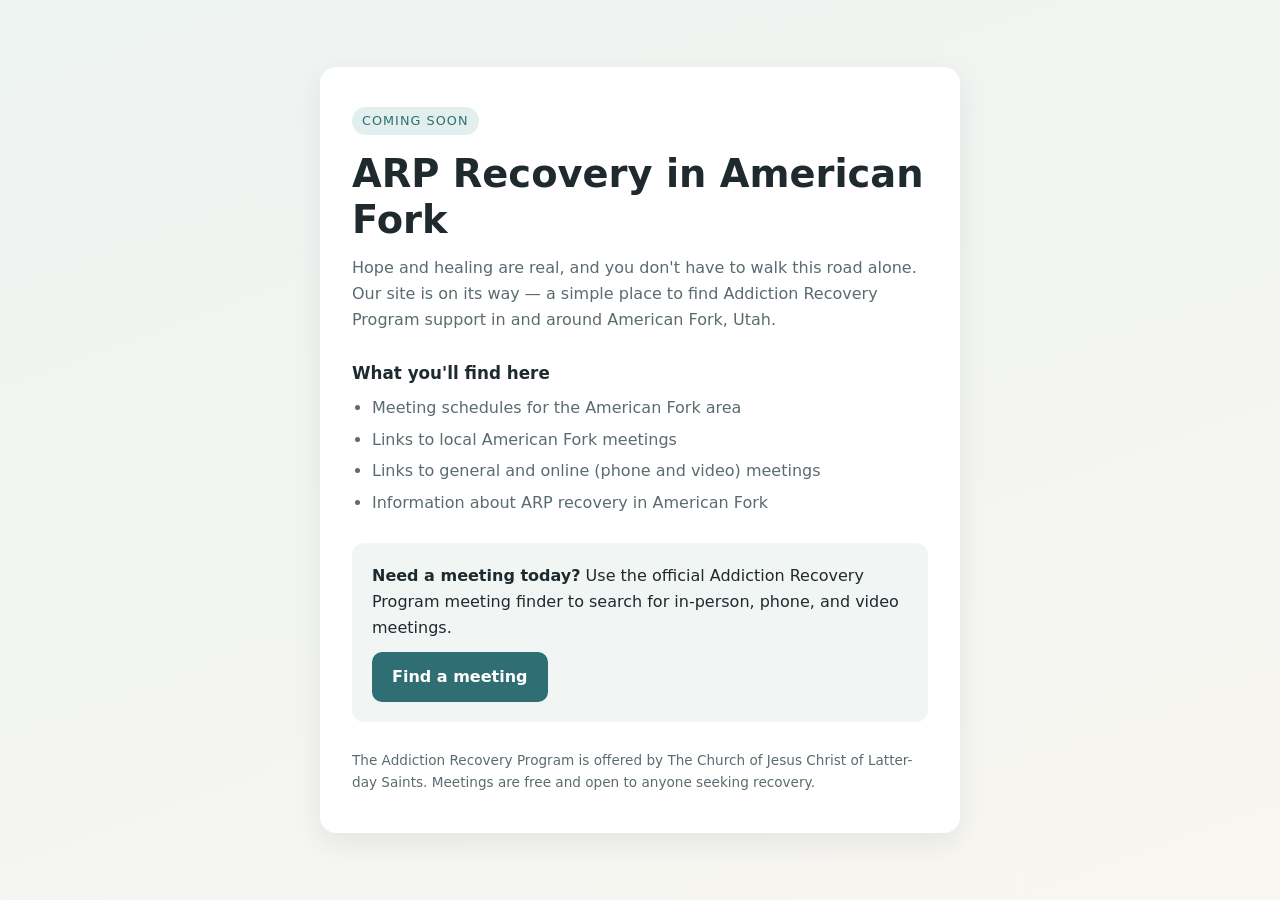
==== index.html @ 2aca052e "Coming soon landing page" ====
<!doctype html>
<html lang="en">
<head>
<meta charset="utf-8">
<meta name="viewport" content="width=device-width, initial-scale=1">
<title>ARP Recovery in American Fork | Coming Soon</title>
<meta name="description" content="Addiction Recovery Program (ARP) meetings and information for American Fork, Utah. Coming soon.">
<style>
  :root { --bg:#f6f8f7; --card:#fff; --text:#1f2a2e; --muted:#5b6b70; --accent:#2f6f73; }
  * { box-sizing:border-box; }
  body { margin:0; min-height:100vh; display:flex; align-items:center; justify-content:center;
    font-family:system-ui,-apple-system,"Segoe UI",Roboto,Helvetica,Arial,sans-serif;
    background:linear-gradient(160deg,#eef4f2 0%,#f8f6f1 100%); color:var(--text); line-height:1.6; padding:24px; }
  main { background:var(--card); max-width:640px; width:100%; border-radius:16px; padding:40px 32px;
    box-shadow:0 10px 30px rgba(31,42,46,.08); }
  .tag { display:inline-block; font-size:.8rem; letter-spacing:.08em; text-transform:uppercase;
    color:var(--accent); background:#e3efee; padding:4px 10px; border-radius:999px; margin-bottom:16px; }
  h1 { font-size:clamp(1.8rem,5vw,2.4rem); line-height:1.2; margin:0 0 12px; }
  p { margin:0 0 16px; color:var(--muted); }
  h2 { font-size:1.05rem; margin:28px 0 8px; }
  ul { margin:0 0 8px; padding-left:20px; color:var(--muted); }
  li { margin:6px 0; }
  .cta { margin-top:28px; padding:20px; border-radius:12px; background:#f1f6f5; }
  .cta p { margin-bottom:12px; color:var(--text); }
  a.button { display:inline-block; background:var(--accent); color:#fff; text-decoration:none;
    padding:12px 20px; border-radius:10px; font-weight:600; }
  a.button:hover, a.button:focus { background:#245a5d; }
  footer { margin-top:28px; font-size:.85rem; color:var(--muted); }
</style>
</head>
<body>
<main>
  <span class="tag">Coming soon</span>
  <h1>ARP Recovery in American Fork</h1>
  <p>Hope and healing are real, and you don't have to walk this road alone. Our site is on its way — a simple place to find Addiction Recovery Program support in and around American Fork, Utah.</p>

  <h2>What you'll find here</h2>
  <ul>
    <li>Meeting schedules for the American Fork area</li>
    <li>Links to local American Fork meetings</li>
    <li>Links to general and online (phone and video) meetings</li>
    <li>Information about ARP recovery in American Fork</li>
  </ul>

  <div class="cta">
    <p><strong>Need a meeting today?</strong> Use the official Addiction Recovery Program meeting finder to search for in-person, phone, and video meetings.</p>
    <a class="button" href="https://addictionrecovery.churchofjesuschrist.org/" target="_blank" rel="noopener">Find a meeting</a>
  </div>

  <footer>The Addiction Recovery Program is offered by The Church of Jesus Christ of Latter-day Saints. Meetings are free and open to anyone seeking recovery.</footer>
</main>
</body>
</html>
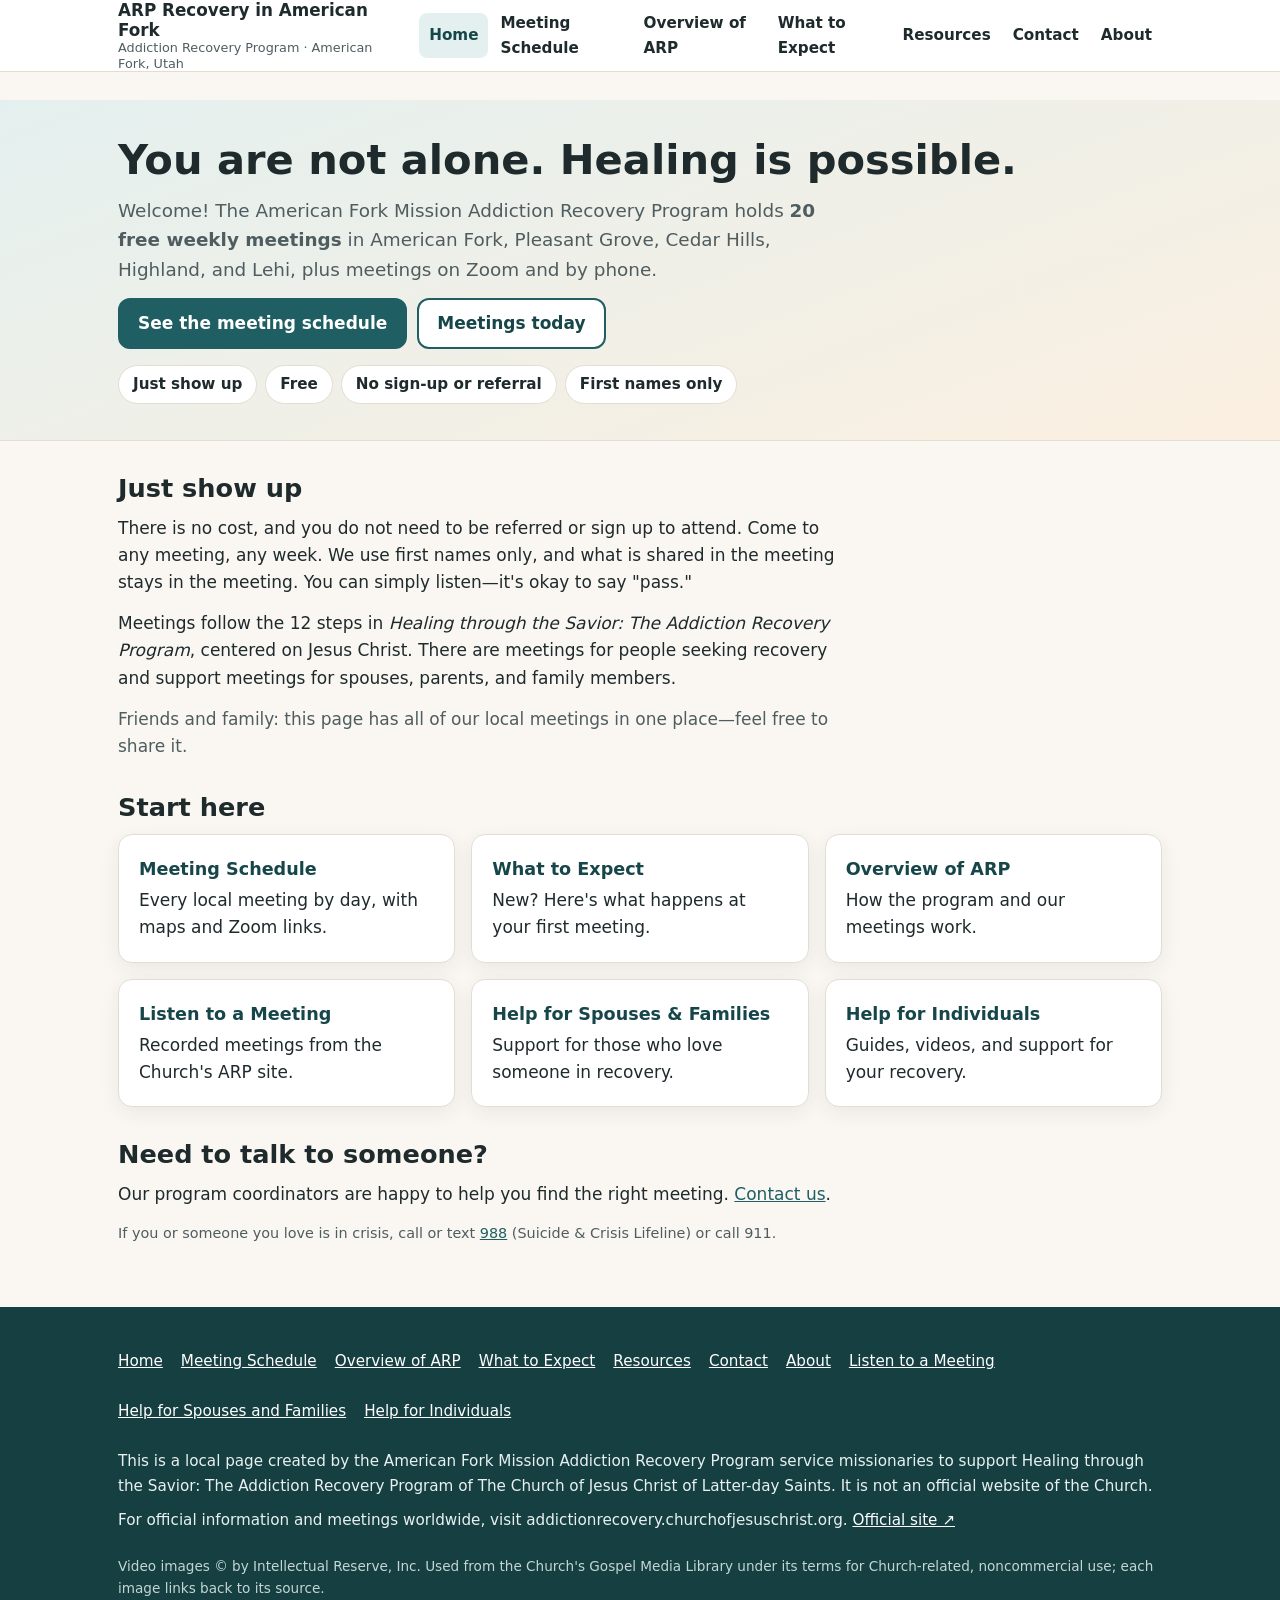
==== commit 4df87e71: "Build full ARP American Fork site: schedule (20 meetings), overview, what to expect, resources, cont" ====
--- a/index.html
+++ b/index.html
@@ -3,51 +3,64 @@
 <head>
 <meta charset="utf-8">
 <meta name="viewport" content="width=device-width, initial-scale=1">
-<title>ARP Recovery in American Fork | Coming Soon</title>
-<meta name="description" content="Addiction Recovery Program (ARP) meetings and information for American Fork, Utah. Coming soon.">
-<style>
-  :root { --bg:#f6f8f7; --card:#fff; --text:#1f2a2e; --muted:#5b6b70; --accent:#2f6f73; }
-  * { box-sizing:border-box; }
-  body { margin:0; min-height:100vh; display:flex; align-items:center; justify-content:center;
-    font-family:system-ui,-apple-system,"Segoe UI",Roboto,Helvetica,Arial,sans-serif;
-    background:linear-gradient(160deg,#eef4f2 0%,#f8f6f1 100%); color:var(--text); line-height:1.6; padding:24px; }
-  main { background:var(--card); max-width:640px; width:100%; border-radius:16px; padding:40px 32px;
-    box-shadow:0 10px 30px rgba(31,42,46,.08); }
-  .tag { display:inline-block; font-size:.8rem; letter-spacing:.08em; text-transform:uppercase;
-    color:var(--accent); background:#e3efee; padding:4px 10px; border-radius:999px; margin-bottom:16px; }
-  h1 { font-size:clamp(1.8rem,5vw,2.4rem); line-height:1.2; margin:0 0 12px; }
-  p { margin:0 0 16px; color:var(--muted); }
-  h2 { font-size:1.05rem; margin:28px 0 8px; }
-  ul { margin:0 0 8px; padding-left:20px; color:var(--muted); }
-  li { margin:6px 0; }
-  .cta { margin-top:28px; padding:20px; border-radius:12px; background:#f1f6f5; }
-  .cta p { margin-bottom:12px; color:var(--text); }
-  a.button { display:inline-block; background:var(--accent); color:#fff; text-decoration:none;
-    padding:12px 20px; border-radius:10px; font-weight:600; }
-  a.button:hover, a.button:focus { background:#245a5d; }
-  footer { margin-top:28px; font-size:.85rem; color:var(--muted); }
-</style>
+<title>ARP Recovery in American Fork | Addiction Recovery Program meetings</title>
+<meta name="description" content="Free, confidential Addiction Recovery Program (ARP) meetings in American Fork, Pleasant Grove, Cedar Hills, Highland, Lehi and on Zoom. See the weekly schedule.">
+<meta name="theme-color" content="#1f5f63">
+<link rel="icon" href="/assets/img/favicon.svg" type="image/svg+xml">
+<link rel="stylesheet" href="/assets/css/site.css">
+<script src="/assets/js/site.js" defer></script>
 </head>
 <body>
-<main>
-  <span class="tag">Coming soon</span>
-  <h1>ARP Recovery in American Fork</h1>
-  <p>Hope and healing are real, and you don't have to walk this road alone. Our site is on its way — a simple place to find Addiction Recovery Program support in and around American Fork, Utah.</p>
+<a class="skip" href="#main">Skip to content</a>
+<header class="site-header" id="site-header">
+  <div class="wrap"><a class="brand" href="/">ARP Recovery in American Fork</a>
+  <noscript><nav><a href="/schedule.html">Schedule</a> · <a href="/overview.html">Overview</a> · <a href="/what-to-expect.html">What to Expect</a> · <a href="/resources.html">Resources</a> · <a href="/contact.html">Contact</a> · <a href="/about.html">About</a></nav></noscript></div>
+</header>
+<div id="announcement"></div>
+<!-- ===== EDITABLE PAGE CONTENT START ===== -->
+<main id="main">
+  <section class="hero">
+    <div class="wrap">
+      <h1>You are not alone. Healing is possible.</h1>
+      <p class="lead">Welcome! The American Fork Mission Addiction Recovery Program holds <strong><span data-meeting-count>20</span> free weekly meetings</strong> in American Fork, Pleasant Grove, Cedar Hills, Highland, and Lehi, plus meetings on Zoom and by phone.</p>
+      <div class="btn-row">
+        <a class="btn" href="/schedule.html">See the meeting schedule</a>
+        <a class="btn secondary" href="/schedule.html?day=today">Meetings today</a>
+      </div>
+      <ul class="pill-list" aria-label="About our meetings">
+        <li>Just show up</li><li>Free</li><li>No sign-up or referral</li><li>First names only</li>
+      </ul>
+    </div>
+  </section>
 
-  <h2>What you'll find here</h2>
-  <ul>
-    <li>Meeting schedules for the American Fork area</li>
-    <li>Links to local American Fork meetings</li>
-    <li>Links to general and online (phone and video) meetings</li>
-    <li>Information about ARP recovery in American Fork</li>
-  </ul>
+  <div class="wrap">
+    <section class="prose">
+      <h2>Just show up</h2>
+      <p>There is no cost, and you do not need to be referred or sign up to attend. Come to any meeting, any week. We use first names only, and what is shared in the meeting stays in the meeting. You can simply listen—it's okay to say "pass."</p>
+      <p>Meetings follow the 12 steps in <em>Healing through the Savior: The Addiction Recovery Program</em>, centered on Jesus Christ. There are meetings for people seeking recovery and support meetings for spouses, parents, and family members.</p>
+      <p class="muted">Friends and family: this page has all of our local meetings in one place—feel free to share it.</p>
+    </section>
 
-  <div class="cta">
-    <p><strong>Need a meeting today?</strong> Use the official Addiction Recovery Program meeting finder to search for in-person, phone, and video meetings.</p>
-    <a class="button" href="https://addictionrecovery.churchofjesuschrist.org/" target="_blank" rel="noopener">Find a meeting</a>
+    <h2>Start here</h2>
+    <div class="grid grid-3 quick">
+      <a class="card" href="/schedule.html"><strong>Meeting Schedule</strong>Every local meeting by day, with maps and Zoom links.</a>
+      <a class="card" href="/what-to-expect.html"><strong>What to Expect</strong>New? Here's what happens at your first meeting.</a>
+      <a class="card" href="/overview.html"><strong>Overview of ARP</strong>How the program and our meetings work.</a>
+      <a class="card" href="/resources.html#listen"><strong>Listen to a Meeting</strong>Recorded meetings from the Church's ARP site.</a>
+      <a class="card" href="/resources.html#families"><strong>Help for Spouses &amp; Families</strong>Support for those who love someone in recovery.</a>
+      <a class="card" href="/resources.html#individuals"><strong>Help for Individuals</strong>Guides, videos, and support for your recovery.</a>
+    </div>
+
+    <section class="prose">
+      <h2>Need to talk to someone?</h2>
+      <p>Our program coordinators are happy to help you find the right meeting. <a href="/contact.html">Contact us</a>.</p>
+      <p class="small muted">If you or someone you love is in crisis, call or text <a href="tel:988">988</a> (Suicide &amp; Crisis Lifeline) or call 911.</p>
+    </section>
   </div>
-
-  <footer>The Addiction Recovery Program is offered by The Church of Jesus Christ of Latter-day Saints. Meetings are free and open to anyone seeking recovery.</footer>
 </main>
+<!-- ===== EDITABLE PAGE CONTENT END ===== -->
+<footer class="site-footer" id="site-footer">
+  <div class="wrap"><p>A local page supporting Healing through the Savior: The Addiction Recovery Program of The Church of Jesus Christ of Latter-day Saints. Not an official Church website. <a href="https://addictionrecovery.churchofjesuschrist.org/">Official site</a></p></div>
+</footer>
 </body>
 </html>
--- a/assets/css/site.css
+++ b/assets/css/site.css
@@ -0,0 +1,126 @@
+/* ARP Recovery in American Fork — shared styles. Mobile-first, no external fonts. */
+:root{
+  --bg:#faf7f2; --surface:#fff; --text:#1e2a2c; --muted:#4f5d60; --line:#e4ddd2;
+  --brand:#1f5f63; --brand-dark:#164649; --brand-soft:#e4f0ef; --accent:#a8621c; --accent-soft:#fbefe0;
+  --radius:14px; --shadow:0 6px 20px rgba(30,42,44,.07);
+}
+*{box-sizing:border-box}
+html{-webkit-text-size-adjust:100%}
+body{margin:0;font-family:system-ui,-apple-system,"Segoe UI",Roboto,Helvetica,Arial,sans-serif;font-size:1.0625rem;line-height:1.6;color:var(--text);background:var(--bg)}
+img{max-width:100%;height:auto;display:block}
+a{color:var(--brand)}
+a:hover{color:var(--brand-dark)}
+:focus-visible{outline:3px solid var(--accent);outline-offset:2px;border-radius:4px}
+.skip{position:absolute;left:-999px;top:0;background:var(--brand);color:#fff;padding:10px 14px;z-index:100}
+.skip:focus{left:8px;top:8px}
+.wrap{max-width:1080px;margin:0 auto;padding:0 18px}
+
+/* Header / nav */
+.site-header{background:var(--surface);border-bottom:1px solid var(--line);position:sticky;top:0;z-index:50}
+.site-header .wrap{display:flex;align-items:center;justify-content:space-between;gap:12px;min-height:64px}
+.brand{font-weight:700;color:var(--text);text-decoration:none;line-height:1.2;font-size:1.05rem}
+.brand small{display:block;font-weight:500;color:var(--muted);font-size:.8rem}
+.nav-toggle{appearance:none;border:1px solid var(--line);background:var(--surface);border-radius:10px;min-width:48px;min-height:48px;font-size:1rem;font-weight:600;color:var(--text);cursor:pointer;padding:0 14px}
+.site-nav{display:none;position:absolute;left:0;right:0;top:100%;background:var(--surface);border-bottom:1px solid var(--line);box-shadow:var(--shadow)}
+.site-nav.open{display:block}
+.site-nav ul{list-style:none;margin:0;padding:8px 18px 16px}
+.site-nav a{display:block;padding:12px 8px;min-height:48px;text-decoration:none;color:var(--text);font-weight:600;border-radius:8px}
+.site-nav a[aria-current="page"]{background:var(--brand-soft);color:var(--brand-dark)}
+.site-nav .ext{font-weight:500;color:var(--muted)}
+.site-nav .sep{border-top:1px solid var(--line);margin:8px 0;padding-top:6px;font-size:.8rem;text-transform:uppercase;letter-spacing:.06em;color:var(--muted)}
+@media (min-width:1000px){
+  .nav-toggle{display:none}
+  .site-nav{display:block;position:static;border:0;box-shadow:none;background:none}
+  .site-nav ul{display:flex;gap:2px;padding:0;align-items:center}
+  .site-nav a{padding:10px 10px;font-size:.95rem;min-height:auto}
+  .site-nav .sep,.site-nav .ext-item{display:none}
+}
+
+/* Layout */
+main{padding:28px 0 48px}
+h1{font-size:clamp(1.8rem,5.5vw,2.6rem);line-height:1.15;margin:0 0 12px}
+h2{font-size:clamp(1.3rem,3.6vw,1.6rem);line-height:1.25;margin:32px 0 10px}
+h3{font-size:1.15rem;margin:22px 0 6px}
+p{margin:0 0 14px}
+.lead{font-size:1.15rem;color:var(--muted);max-width:46rem}
+.card{background:var(--surface);border:1px solid var(--line);border-radius:var(--radius);padding:20px;box-shadow:var(--shadow)}
+.grid{display:grid;gap:16px}
+@media (min-width:700px){.grid-2{grid-template-columns:1fr 1fr}.grid-3{grid-template-columns:repeat(3,1fr)}}
+.prose{max-width:46rem}
+.prose ul,.prose ol{padding-left:1.3rem}
+.prose li{margin:6px 0}
+.note{background:var(--accent-soft);border-left:4px solid var(--accent);padding:12px 16px;border-radius:8px}
+.muted{color:var(--muted)}
+.small{font-size:.9rem}
+
+/* Buttons */
+.btn{display:inline-flex;align-items:center;justify-content:center;gap:8px;min-height:48px;padding:10px 18px;border-radius:12px;background:var(--brand);color:#fff;text-decoration:none;font-weight:700;border:2px solid var(--brand)}
+.btn:hover{background:var(--brand-dark);border-color:var(--brand-dark);color:#fff}
+.btn.secondary{background:var(--surface);color:var(--brand-dark)}
+.btn.secondary:hover{background:var(--brand-soft);color:var(--brand-dark)}
+.btn-row{display:flex;flex-wrap:wrap;gap:10px;margin:14px 0}
+
+/* Hero */
+.hero{background:linear-gradient(160deg,#e4f0ef 0%,#fbefe0 100%);border-bottom:1px solid var(--line)}
+.hero .wrap{padding-top:36px;padding-bottom:36px}
+.pill-list{display:flex;flex-wrap:wrap;gap:8px;list-style:none;padding:0;margin:16px 0 0}
+.pill-list li{background:var(--surface);border:1px solid var(--line);border-radius:999px;padding:6px 14px;font-weight:600;font-size:.95rem}
+.quick a.card{display:block;text-decoration:none;color:var(--text)}
+.quick a.card:hover{border-color:var(--brand)}
+.quick strong{display:block;font-size:1.1rem;color:var(--brand-dark);margin-bottom:4px}
+
+/* Schedule */
+.filters{background:var(--surface);border:1px solid var(--line);border-radius:var(--radius);padding:14px;margin:18px 0;box-shadow:var(--shadow)}
+.filters fieldset{border:0;margin:0 0 10px;padding:0}
+.filters legend{font-weight:700;font-size:.9rem;margin-bottom:6px}
+.chips{display:flex;gap:6px;overflow-x:auto;padding-bottom:4px;-webkit-overflow-scrolling:touch}
+.chip{flex:0 0 auto;min-height:44px;min-width:48px;padding:8px 14px;border-radius:999px;border:1px solid var(--line);background:var(--bg);color:var(--text);font-weight:600;font-size:.95rem;cursor:pointer}
+.chip[aria-pressed="true"]{background:var(--brand);border-color:var(--brand);color:#fff}
+.selects{display:grid;gap:10px}
+@media (min-width:700px){.selects{grid-template-columns:repeat(3,1fr)}}
+.selects label{font-weight:700;font-size:.9rem;display:block}
+.selects select{width:100%;min-height:48px;font-size:1rem;padding:8px 10px;border-radius:10px;border:1px solid #b9b1a5;background:#fff;color:var(--text);margin-top:4px}
+.result-bar{display:flex;flex-wrap:wrap;align-items:center;justify-content:space-between;gap:10px;margin:6px 0 0}
+.linkbtn{background:none;border:0;color:var(--brand);font-weight:700;text-decoration:underline;cursor:pointer;min-height:44px;font-size:1rem;padding:0 4px}
+.day-group h2{display:flex;align-items:center;gap:10px;border-bottom:2px solid var(--line);padding-bottom:6px}
+.today-badge{font-size:.75rem;background:var(--accent);color:#fff;border-radius:999px;padding:3px 10px;letter-spacing:.03em}
+.meeting{display:grid;gap:6px;margin:12px 0}
+@media (min-width:760px){.meeting{grid-template-columns:130px 1fr}}
+.meeting .time{font-size:1.35rem;font-weight:800;color:var(--brand-dark);line-height:1.2}
+.meeting .time small{display:block;font-size:.85rem;font-weight:600;color:var(--muted)}
+.meeting h3{margin:0 0 6px;font-size:1.12rem}
+.tags{display:flex;flex-wrap:wrap;gap:6px;margin:0 0 8px;padding:0;list-style:none}
+.tags li{font-size:.82rem;font-weight:700;border-radius:6px;padding:3px 9px;background:var(--brand-soft);color:var(--brand-dark)}
+.tags li.fmt-zoom{background:#ece6f6;color:#47306e}
+.tags li.aud{background:var(--accent-soft);color:#6e3f10}
+.meeting .where{margin:0 0 8px}
+.meeting .btn{min-height:44px;padding:8px 14px;font-size:.95rem}
+.zoom-details{font-size:.95rem;color:var(--muted);margin:4px 0 0}
+.zoom-details code{font-size:1rem;color:var(--text);background:var(--bg);padding:1px 6px;border-radius:4px}
+.empty{padding:20px;text-align:center}
+
+/* Resources & contact */
+.link-list{list-style:none;padding:0;margin:0}
+.link-list a{display:flex;align-items:center;min-height:48px;padding:10px 0;border-bottom:1px solid var(--line);font-weight:600;text-decoration:none}
+.link-list a::after{content:"↗";margin-left:auto;padding-left:10px;color:var(--muted)}
+.video-card{text-decoration:none;color:var(--text);display:block;overflow:hidden;padding:0}
+.video-card img{aspect-ratio:16/9;object-fit:cover;width:100%}
+.video-card span{display:block;padding:12px 14px;font-weight:700}
+.contact-card dl{margin:0}
+.contact-card dt{font-weight:700;margin-top:10px}
+.contact-card dd{margin:2px 0 0}
+.contact-card a{font-weight:700;display:inline-flex;min-height:44px;align-items:center}
+.placeholder{color:var(--muted);font-style:italic}
+
+/* Footer */
+.site-footer{background:#163f42;color:#e8f1f0;padding:32px 0;font-size:.95rem}
+.site-footer a{color:#fff}
+.site-footer ul{list-style:none;padding:0;margin:0 0 16px;display:flex;flex-wrap:wrap;gap:6px 18px}
+.site-footer a{display:inline-flex;min-height:44px;align-items:center}
+.site-footer .fine{color:#c4d6d4;font-size:.85rem}
+
+@media print{
+  .site-header,.site-footer,.filters,.btn-row,.skip{display:none!important}
+  body{background:#fff}
+  .card{box-shadow:none;break-inside:avoid}
+}
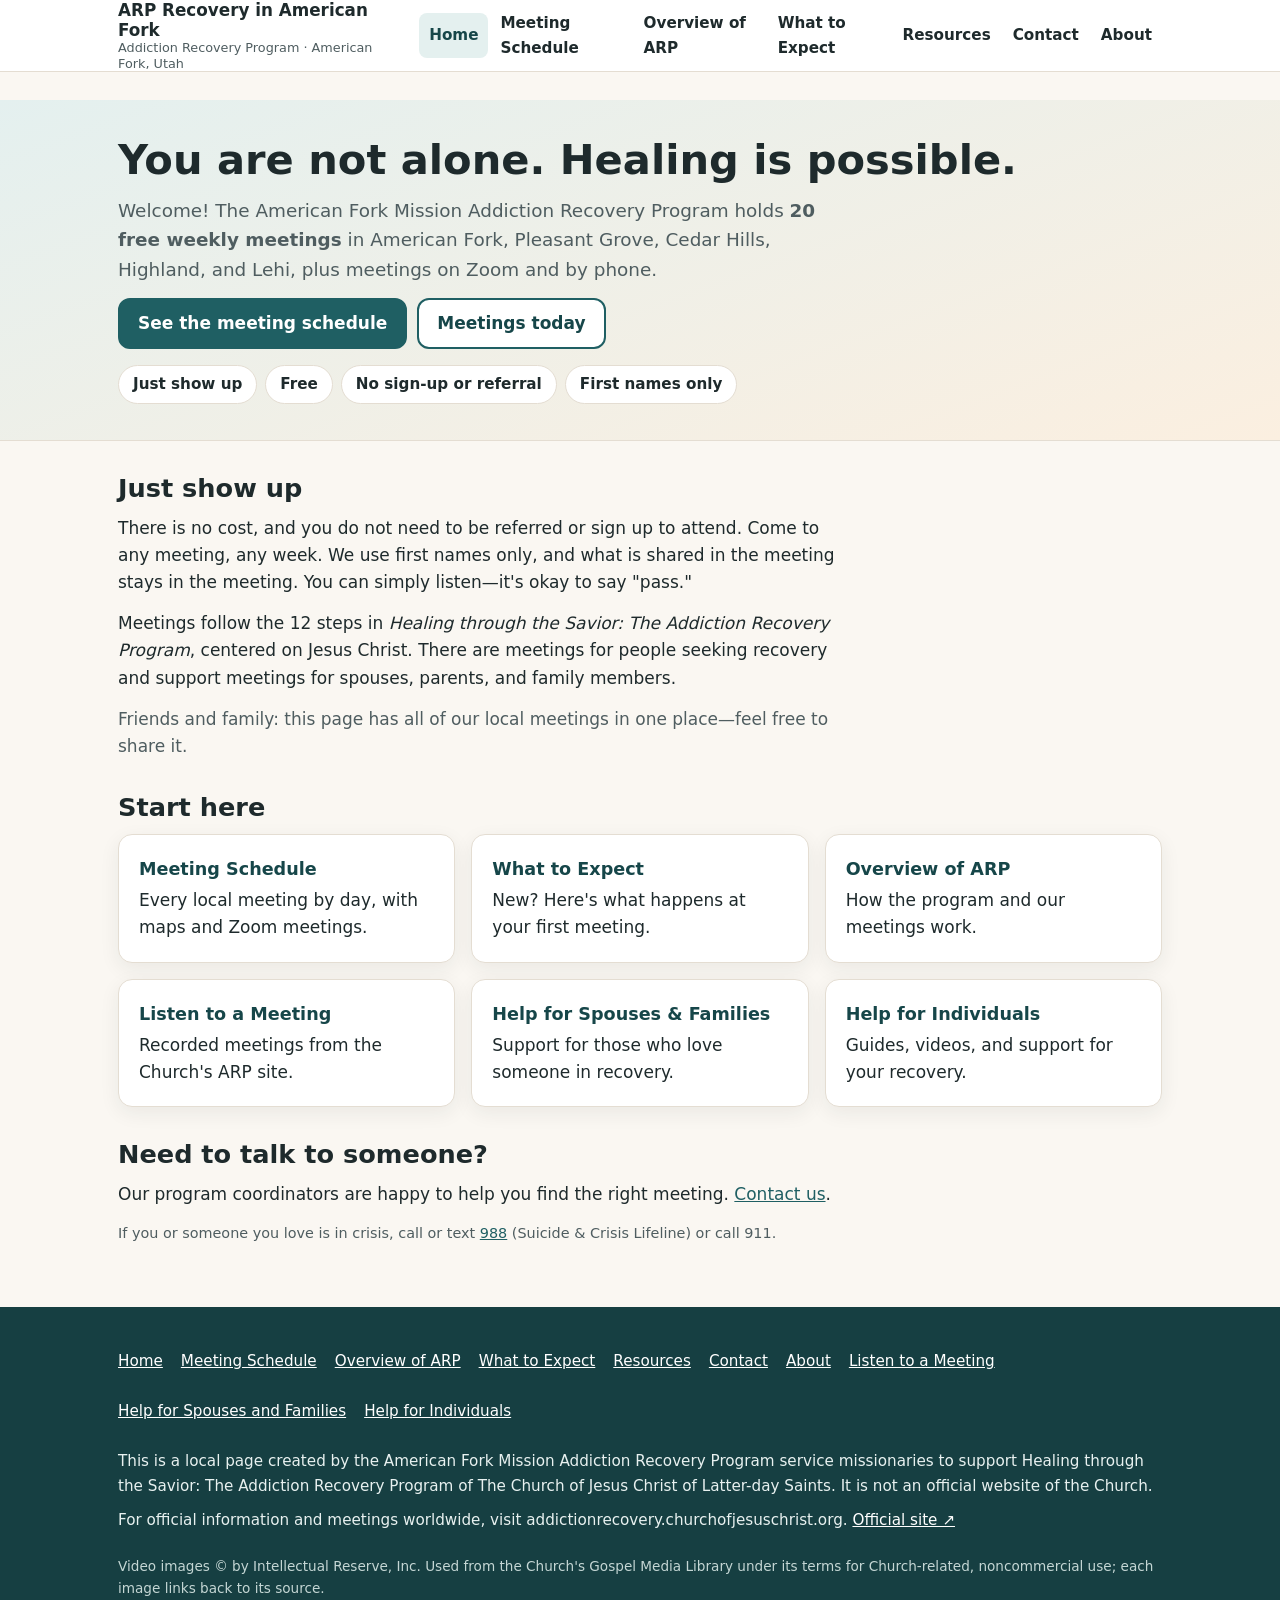
==== commit 3bd21023: "Remove Zoom IDs, passcodes, join links and call-in number; show 'details on request'" ====
--- a/index.html
+++ b/index.html
@@ -14,7 +14,7 @@
 <a class="skip" href="#main">Skip to content</a>
 <header class="site-header" id="site-header">
   <div class="wrap"><a class="brand" href="/">ARP Recovery in American Fork</a>
-  <noscript><nav><a href="/schedule.html">Schedule</a> · <a href="/overview.html">Overview</a> · <a href="/what-to-expect.html">What to Expect</a> · <a href="/resources.html">Resources</a> · <a href="/contact.html">Contact</a> · <a href="/about.html">About</a></nav></noscript></div>
+  <noscript><nav><a href="/schedule">Schedule</a> · <a href="/overview">Overview</a> · <a href="/what-to-expect">What to Expect</a> · <a href="/resources">Resources</a> · <a href="/contact">Contact</a> · <a href="/about">About</a></nav></noscript></div>
 </header>
 <div id="announcement"></div>
 <!-- ===== EDITABLE PAGE CONTENT START ===== -->
@@ -24,8 +24,8 @@
       <h1>You are not alone. Healing is possible.</h1>
       <p class="lead">Welcome! The American Fork Mission Addiction Recovery Program holds <strong><span data-meeting-count>20</span> free weekly meetings</strong> in American Fork, Pleasant Grove, Cedar Hills, Highland, and Lehi, plus meetings on Zoom and by phone.</p>
       <div class="btn-row">
-        <a class="btn" href="/schedule.html">See the meeting schedule</a>
-        <a class="btn secondary" href="/schedule.html?day=today">Meetings today</a>
+        <a class="btn" href="/schedule">See the meeting schedule</a>
+        <a class="btn secondary" href="/schedule?day=today">Meetings today</a>
       </div>
       <ul class="pill-list" aria-label="About our meetings">
         <li>Just show up</li><li>Free</li><li>No sign-up or referral</li><li>First names only</li>
@@ -43,17 +43,17 @@
 
     <h2>Start here</h2>
     <div class="grid grid-3 quick">
-      <a class="card" href="/schedule.html"><strong>Meeting Schedule</strong>Every local meeting by day, with maps and Zoom links.</a>
-      <a class="card" href="/what-to-expect.html"><strong>What to Expect</strong>New? Here's what happens at your first meeting.</a>
-      <a class="card" href="/overview.html"><strong>Overview of ARP</strong>How the program and our meetings work.</a>
-      <a class="card" href="/resources.html#listen"><strong>Listen to a Meeting</strong>Recorded meetings from the Church's ARP site.</a>
-      <a class="card" href="/resources.html#families"><strong>Help for Spouses &amp; Families</strong>Support for those who love someone in recovery.</a>
-      <a class="card" href="/resources.html#individuals"><strong>Help for Individuals</strong>Guides, videos, and support for your recovery.</a>
+      <a class="card" href="/schedule"><strong>Meeting Schedule</strong>Every local meeting by day, with maps and Zoom meetings.</a>
+      <a class="card" href="/what-to-expect"><strong>What to Expect</strong>New? Here's what happens at your first meeting.</a>
+      <a class="card" href="/overview"><strong>Overview of ARP</strong>How the program and our meetings work.</a>
+      <a class="card" href="/resources#listen"><strong>Listen to a Meeting</strong>Recorded meetings from the Church's ARP site.</a>
+      <a class="card" href="/resources#families"><strong>Help for Spouses &amp; Families</strong>Support for those who love someone in recovery.</a>
+      <a class="card" href="/resources#individuals"><strong>Help for Individuals</strong>Guides, videos, and support for your recovery.</a>
     </div>
 
     <section class="prose">
       <h2>Need to talk to someone?</h2>
-      <p>Our program coordinators are happy to help you find the right meeting. <a href="/contact.html">Contact us</a>.</p>
+      <p>Our program coordinators are happy to help you find the right meeting. <a href="/contact">Contact us</a>.</p>
       <p class="small muted">If you or someone you love is in crisis, call or text <a href="tel:988">988</a> (Suicide &amp; Crisis Lifeline) or call 911.</p>
     </section>
   </div>
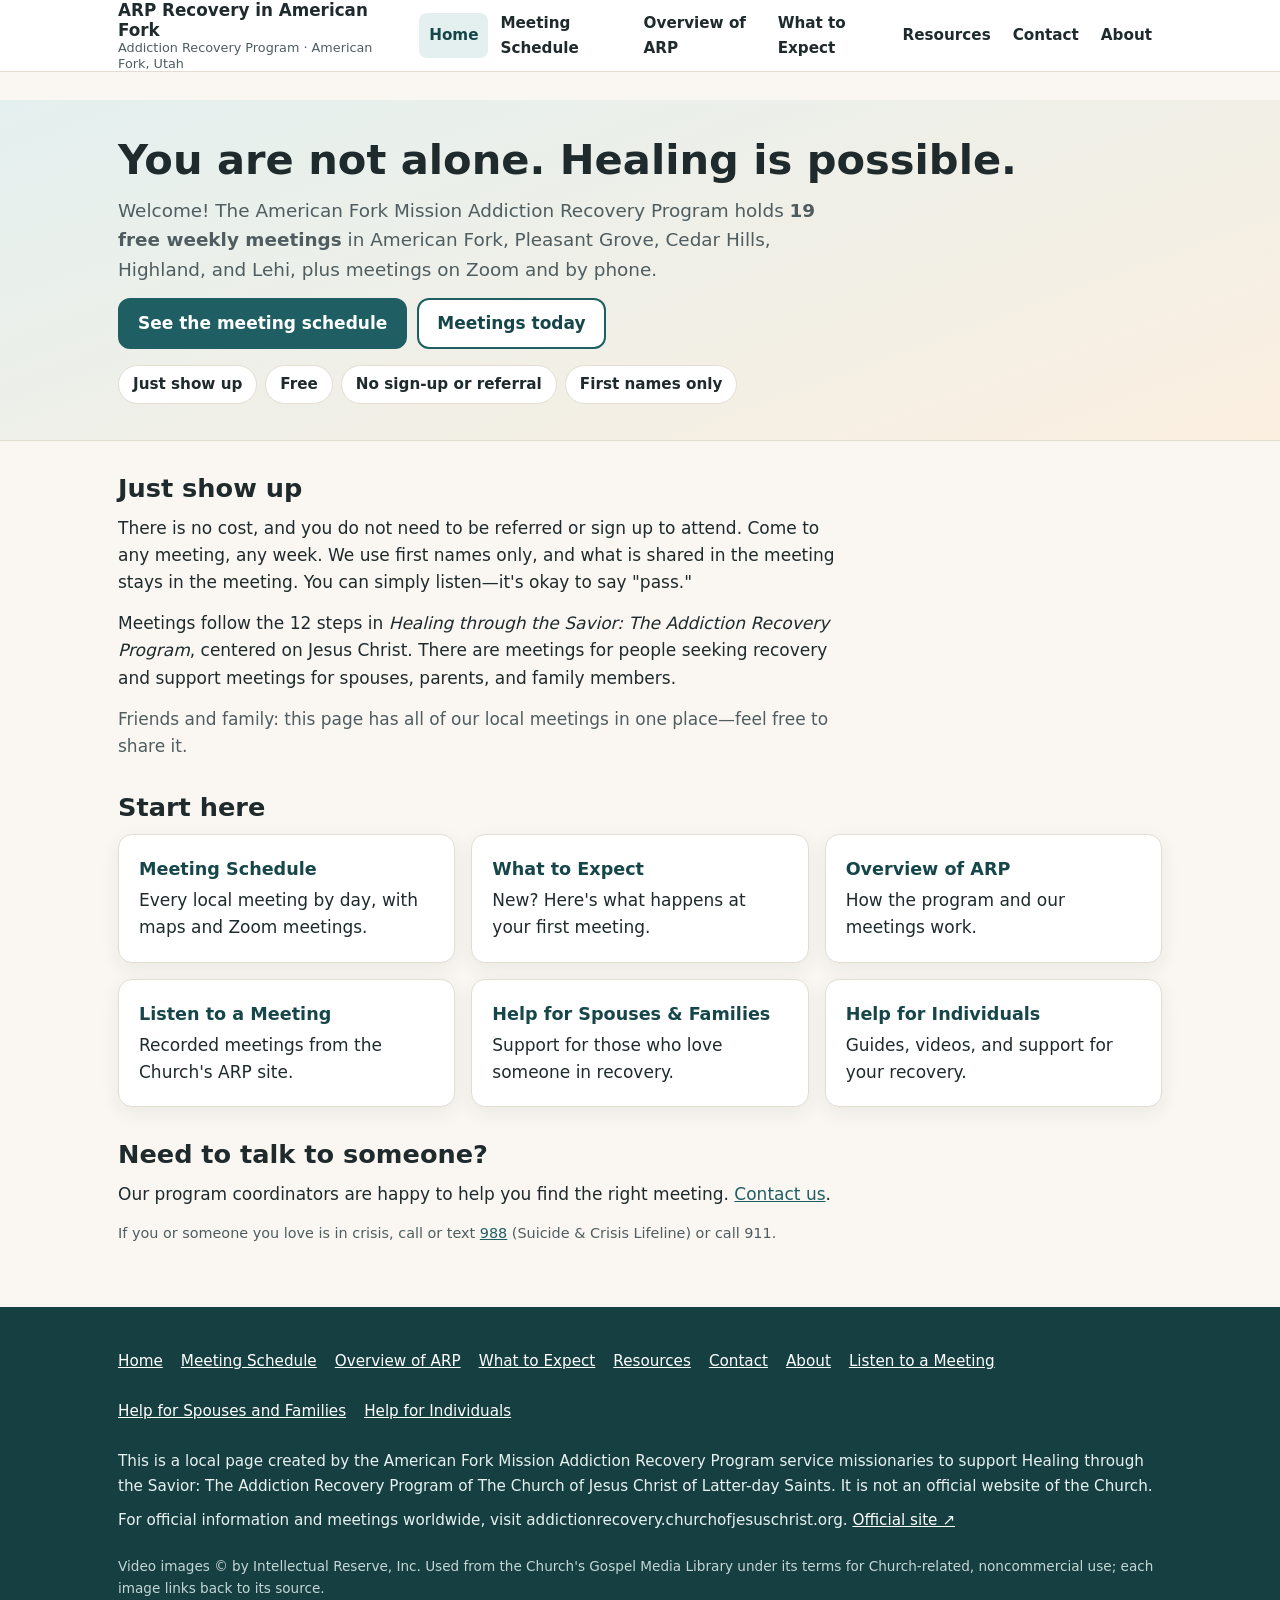
==== commit f4a1a3ac: "Schedule: switch source to Elder Olsen's live sheet 'Meeting Schedule - AF ARP 10-5-26.xlsx' (19 mee" ====
--- a/index.html
+++ b/index.html
@@ -22,7 +22,7 @@
   <section class="hero">
     <div class="wrap">
       <h1>You are not alone. Healing is possible.</h1>
-      <p class="lead">Welcome! The American Fork Mission Addiction Recovery Program holds <strong><span data-meeting-count>20</span> free weekly meetings</strong> in American Fork, Pleasant Grove, Cedar Hills, Highland, and Lehi, plus meetings on Zoom and by phone.</p>
+      <p class="lead">Welcome! The American Fork Mission Addiction Recovery Program holds <strong><span data-meeting-count>19</span> free weekly meetings</strong> in American Fork, Pleasant Grove, Cedar Hills, Highland, and Lehi, plus meetings on Zoom and by phone.</p>
       <div class="btn-row">
         <a class="btn" href="/schedule">See the meeting schedule</a>
         <a class="btn secondary" href="/schedule?day=today">Meetings today</a>
